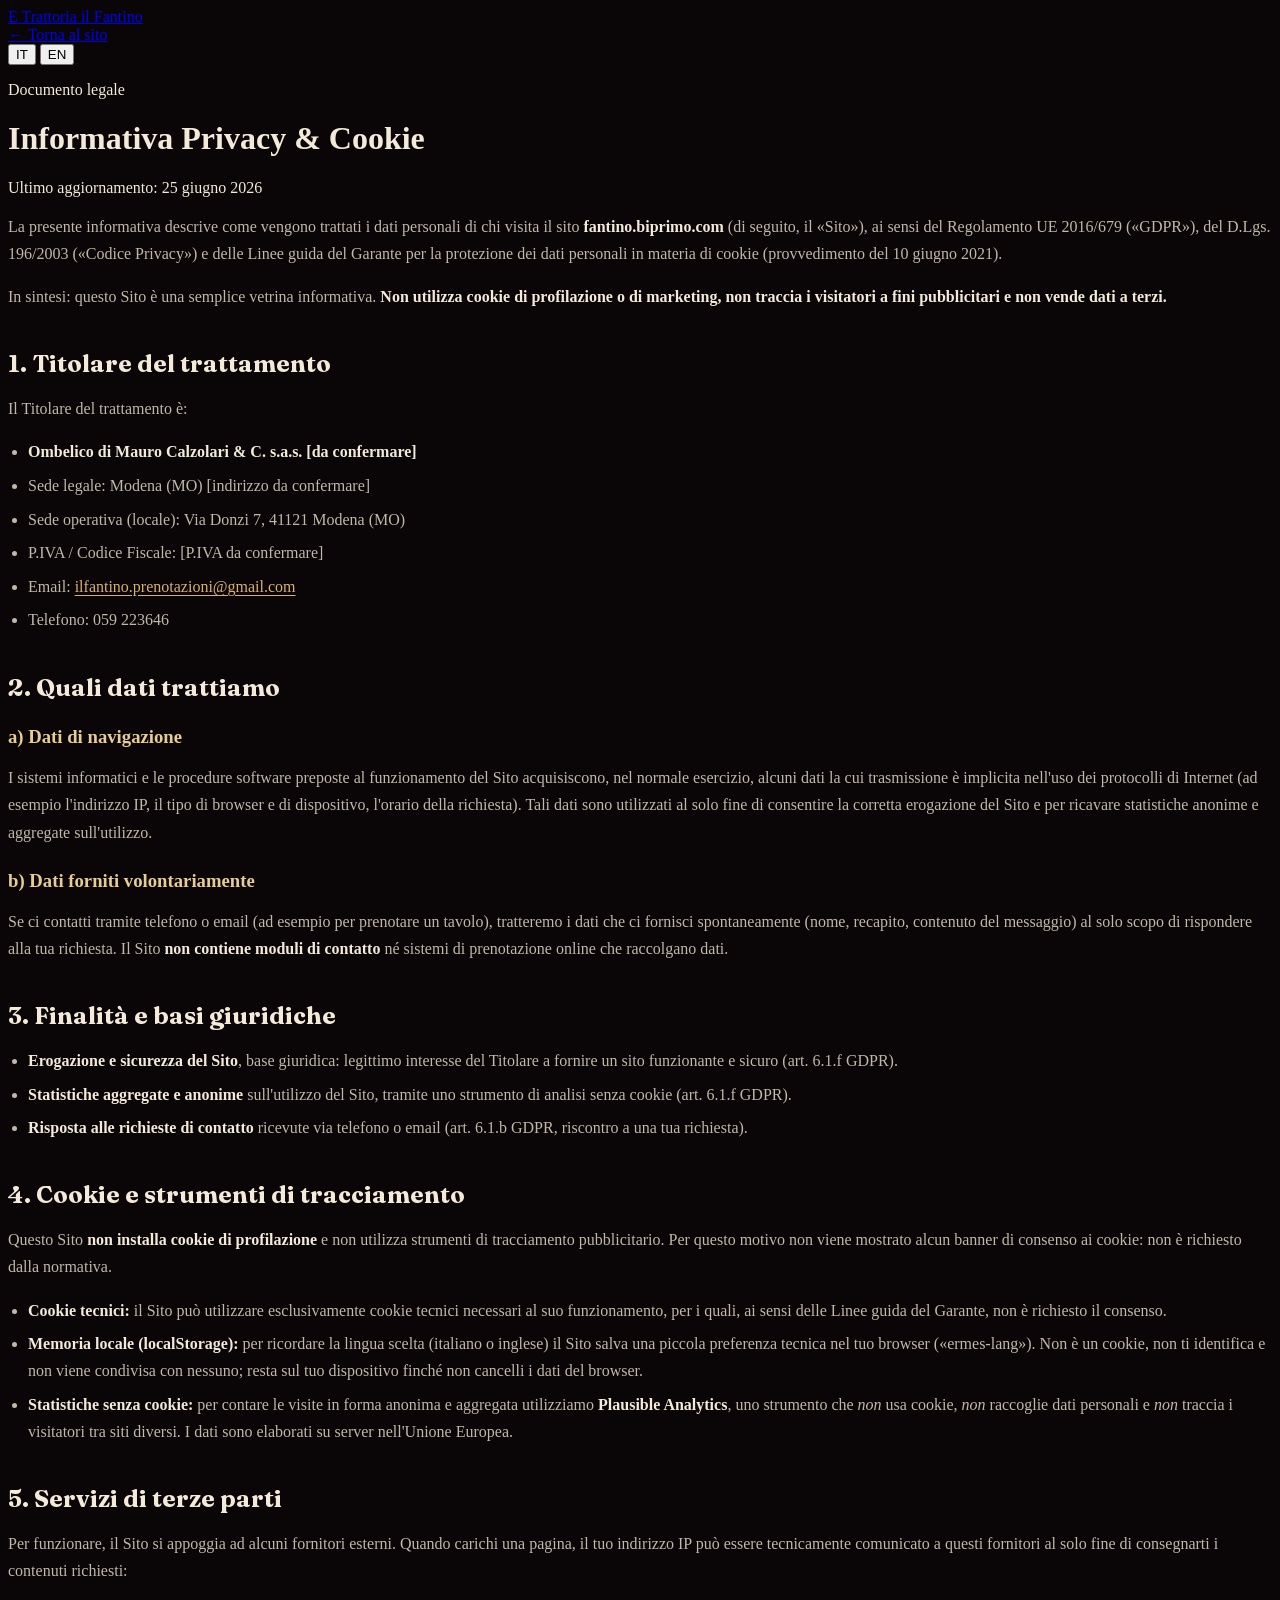
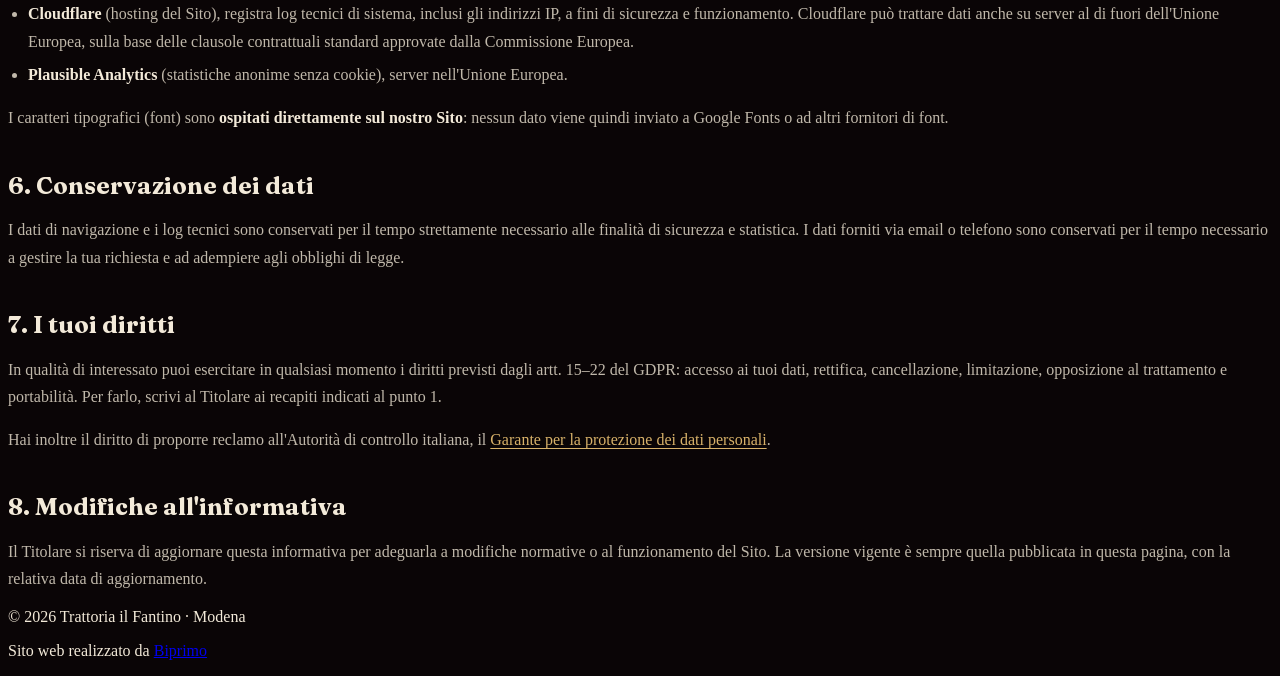
==== privacy.html @ f253a146 "Trattoria il Fantino demo: green-dark theme + full menu Basic Biprimo demo for Trattoria il Fantino " ====
<!DOCTYPE html>
<html lang="it" class="scroll-smooth">
<head>
<meta charset="UTF-8" />
<meta name="viewport" content="width=device-width, initial-scale=1.0" />
<title>Privacy &amp; Cookie · Trattoria il Fantino</title>
<meta name="description" content="Informativa sulla privacy e sui cookie della Trattoria il Fantino, Modena. Come trattiamo i dati di chi visita questo sito." />
<meta name="robots" content="index, follow" />
<meta name="theme-color" content="#0a0506" />
<link rel="canonical" href="https://fantino.biprimo.com/privacy.html" />

<link rel="icon" href="/favicon.svg" type="image/svg+xml" />
<link rel="apple-touch-icon" href="/apple-touch-icon.png" />
<link rel="manifest" href="/site.webmanifest" />

<!-- Self-hosted fonts (no request to Google → no visitor IP sent to third parties, GDPR-clean). -->
<link rel="preload" href="/fonts/fraunces-300-900-normal.woff2" as="font" type="font/woff2" crossorigin />
<link rel="preload" href="/fonts/hanken-grotesk-normal.woff2" as="font" type="font/woff2" crossorigin />

<style>
  @font-face{font-family:'Fraunces';font-style:normal;font-weight:300 900;font-display:swap;src:url('fonts/fraunces-300-900-normal.woff2') format('woff2');}
  @font-face{font-family:'Fraunces';font-style:italic;font-weight:300 900;font-display:swap;src:url('fonts/fraunces-300-900-italic.woff2') format('woff2');}
  @font-face{font-family:'Hanken Grotesk';font-style:normal;font-weight:300 800;font-display:swap;src:url('fonts/hanken-grotesk-normal.woff2') format('woff2');}

  html { -webkit-font-smoothing: antialiased; }
  body { background-color: #0A0506; color: #F3EAD9; overflow-x: clip; }

  .prose-legal h2 { font-family: 'Fraunces', Georgia, serif; color: #F3EAD9; font-size: 1.5rem; line-height: 1.2; margin-top: 2.5rem; margin-bottom: .75rem; }
  .prose-legal h3 { color: #E7CD93; font-weight: 600; margin-top: 1.5rem; margin-bottom: .4rem; }
  .prose-legal p, .prose-legal li { color: rgba(243,234,217,.78); line-height: 1.7; }
  .prose-legal p { margin-bottom: 1rem; }
  .prose-legal ul { list-style: disc; padding-left: 1.25rem; margin-bottom: 1rem; }
  .prose-legal li { margin-bottom: .4rem; }
  .prose-legal a { color: #D8B26A; text-decoration: underline; text-underline-offset: 3px; }
  .prose-legal a:hover { color: #E7CD93; }
  .prose-legal strong { color: #F3EAD9; font-weight: 600; }
</style>

<!-- Compiled Tailwind (self-hosted, no CDN). After <style> so utilities win, matching old CDN cascade. -->
<link rel="stylesheet" href="/tailwind.css" />
</head>

<body class="font-body">

<!-- Top bar -->
<header class="border-b border-line">
  <div class="mx-auto max-w-content px-5 md:px-8 h-20 flex items-center justify-between">
    <a href="/" class="flex items-center gap-3 group">
      <span aria-hidden="true" class="grid place-items-center h-10 w-10 rounded-full border border-gold/70 text-gold font-display italic text-lg">E</span>
      <span class="font-display text-xl tracking-tight text-cream group-hover:text-gold transition">Trattoria il Fantino</span>
    </a>
    <div class="flex items-center gap-4">
      <a href="/" class="text-sm text-cream/70 hover:text-gold transition" data-it="← Torna al sito" data-en="← Back to site">← Torna al sito</a>
      <div class="flex items-center rounded-full border border-line overflow-hidden text-xs">
        <button id="lang-it" class="px-3 py-1.5 font-semibold">IT</button>
        <button id="lang-en" class="px-3 py-1.5 font-semibold">EN</button>
      </div>
    </div>
  </div>
</header>

<main class="mx-auto max-w-3xl px-5 md:px-8 py-14 md:py-20">

  <p class="text-xs uppercase tracking-[.22em] text-gold/80 mb-3" data-it="Documento legale" data-en="Legal notice">Documento legale</p>
  <h1 class="font-display text-3xl md:text-4xl text-cream leading-tight" data-it="Informativa Privacy &amp; Cookie" data-en="Privacy &amp; Cookie Notice">Informativa Privacy &amp; Cookie</h1>
  <p class="mt-3 text-sm text-cream/55" data-it="Ultimo aggiornamento: 25 giugno 2026" data-en="Last updated: 25 giugno 2026">Ultimo aggiornamento: 25 giugno 2026</p>

  <!-- ====================== ITALIAN ====================== -->
  <div id="content-it" class="prose-legal mt-10">

    <p>La presente informativa descrive come vengono trattati i dati personali di chi visita il sito
    <strong>fantino.biprimo.com</strong> (di seguito, il «Sito»), ai sensi del
    Regolamento UE 2016/679 («GDPR»), del D.Lgs. 196/2003 («Codice Privacy») e delle Linee guida
    del Garante per la protezione dei dati personali in materia di cookie (provvedimento del 10 giugno 2021).</p>

    <p>In sintesi: questo Sito è una semplice vetrina informativa. <strong>Non utilizza cookie di
    profilazione o di marketing, non traccia i visitatori a fini pubblicitari e non vende dati a
    terzi.</strong></p>

    <h2>1. Titolare del trattamento</h2>
    <p>Il Titolare del trattamento è:</p>
    <ul>
      <li><strong>Ombelico di Mauro Calzolari & C. s.a.s. [da confermare]</strong></li>
      <li>Sede legale: Modena (MO) [indirizzo da confermare]</li>
      <li>Sede operativa (locale): Via Donzi 7, 41121 Modena (MO)</li>
      <li>P.IVA / Codice Fiscale: [P.IVA da confermare]</li>
      <li>Email: <a href="mailto:ilfantino.prenotazioni@gmail.com">ilfantino.prenotazioni@gmail.com</a></li>
      <li>Telefono: 059 223646</li>
    </ul>

    <h2>2. Quali dati trattiamo</h2>
    <h3>a) Dati di navigazione</h3>
    <p>I sistemi informatici e le procedure software preposte al funzionamento del Sito acquisiscono,
    nel normale esercizio, alcuni dati la cui trasmissione è implicita nell'uso dei protocolli di
    Internet (ad esempio l'indirizzo IP, il tipo di browser e di dispositivo, l'orario della
    richiesta). Tali dati sono utilizzati al solo fine di consentire la corretta erogazione del Sito
    e per ricavare statistiche anonime e aggregate sull'utilizzo.</p>

    <h3>b) Dati forniti volontariamente</h3>
    <p>Se ci contatti tramite telefono o email (ad esempio per prenotare un tavolo), tratteremo i
    dati che ci fornisci spontaneamente (nome, recapito, contenuto del messaggio) al solo scopo di
    rispondere alla tua richiesta. Il Sito <strong>non contiene moduli di contatto</strong> né
    sistemi di prenotazione online che raccolgano dati.</p>

    <h2>3. Finalità e basi giuridiche</h2>
    <ul>
      <li><strong>Erogazione e sicurezza del Sito</strong>, base giuridica: legittimo interesse del
      Titolare a fornire un sito funzionante e sicuro (art. 6.1.f GDPR).</li>
      <li><strong>Statistiche aggregate e anonime</strong> sull'utilizzo del Sito, tramite uno
      strumento di analisi senza cookie (art. 6.1.f GDPR).</li>
      <li><strong>Risposta alle richieste di contatto</strong> ricevute via telefono o email
      (art. 6.1.b GDPR, riscontro a una tua richiesta).</li>
    </ul>

    <h2>4. Cookie e strumenti di tracciamento</h2>
    <p>Questo Sito <strong>non installa cookie di profilazione</strong> e non utilizza strumenti di
    tracciamento pubblicitario. Per questo motivo non viene mostrato alcun banner di consenso ai
    cookie: non è richiesto dalla normativa.</p>
    <ul>
      <li><strong>Cookie tecnici:</strong> il Sito può utilizzare esclusivamente cookie tecnici
      necessari al suo funzionamento, per i quali, ai sensi delle Linee guida del Garante, non è
      richiesto il consenso.</li>
      <li><strong>Memoria locale (localStorage):</strong> per ricordare la lingua scelta (italiano o
      inglese) il Sito salva una piccola preferenza tecnica nel tuo browser («ermes-lang»). Non è un
      cookie, non ti identifica e non viene condivisa con nessuno; resta sul tuo dispositivo finché
      non cancelli i dati del browser.</li>
      <li><strong>Statistiche senza cookie:</strong> per contare le visite in forma anonima e
      aggregata utilizziamo <strong>Plausible Analytics</strong>, uno strumento che <em>non</em>
      usa cookie, <em>non</em> raccoglie dati personali e <em>non</em> traccia i visitatori tra siti
      diversi. I dati sono elaborati su server nell'Unione Europea.</li>
    </ul>

    <h2>5. Servizi di terze parti</h2>
    <p>Per funzionare, il Sito si appoggia ad alcuni fornitori esterni. Quando carichi una pagina,
    il tuo indirizzo IP può essere tecnicamente comunicato a questi fornitori al solo fine di
    consegnarti i contenuti richiesti:</p>
    <ul>
      <li><strong>Cloudflare</strong> (hosting del Sito), registra log tecnici di sistema, inclusi gli
      indirizzi IP, a fini di sicurezza e funzionamento. Cloudflare può trattare dati anche su server
      al di fuori dell'Unione Europea, sulla base delle clausole contrattuali standard approvate dalla
      Commissione Europea.</li>
      <li><strong>Plausible Analytics</strong> (statistiche anonime senza cookie), server
      nell'Unione Europea.</li>
      <!-- INCLUDI questa voce SOLO se il Sito incorpora una mappa (la mappa è opzionale, non di default):
      <li><strong>OpenStreetMap</strong>, la mappa nella sezione «Dove siamo» è fornita dalla
      OpenStreetMap Foundation; al caricamento della mappa il tuo IP è comunicato a tale servizio per
      mostrare le tessere cartografiche.</li>
      -->
    </ul>
    <p>I caratteri tipografici (font) sono <strong>ospitati direttamente sul nostro Sito</strong>:
    nessun dato viene quindi inviato a Google Fonts o ad altri fornitori di font.</p>

    <h2>6. Conservazione dei dati</h2>
    <p>I dati di navigazione e i log tecnici sono conservati per il tempo strettamente necessario
    alle finalità di sicurezza e statistica. I dati forniti via email o telefono sono conservati per
    il tempo necessario a gestire la tua richiesta e ad adempiere agli obblighi di legge.</p>

    <h2>7. I tuoi diritti</h2>
    <p>In qualità di interessato puoi esercitare in qualsiasi momento i diritti previsti dagli
    artt. 15–22 del GDPR: accesso ai tuoi dati, rettifica, cancellazione, limitazione, opposizione
    al trattamento e portabilità. Per farlo, scrivi al Titolare ai recapiti indicati al punto 1.</p>
    <p>Hai inoltre il diritto di proporre reclamo all'Autorità di controllo italiana, il
    <a href="https://www.garanteprivacy.it" target="_blank" rel="noopener">Garante per la protezione
    dei dati personali</a>.</p>

    <h2>8. Modifiche all'informativa</h2>
    <p>Il Titolare si riserva di aggiornare questa informativa per adeguarla a modifiche normative o
    al funzionamento del Sito. La versione vigente è sempre quella pubblicata in questa pagina, con
    la relativa data di aggiornamento.</p>

  </div>

  <!-- ====================== ENGLISH ====================== -->
  <div id="content-en" class="prose-legal mt-10" hidden>

    <p>This notice explains how the personal data of visitors to the website
    <strong>fantino.biprimo.com</strong> (the "Site") is processed, in accordance with
    EU Regulation 2016/679 ("GDPR"), Italian Legislative Decree 196/2003 ("Privacy Code") and the
    guidelines of the Italian Data Protection Authority (Garante) on cookies (decision of 10 June 2021).</p>

    <p>In short: this Site is a simple informational showcase. <strong>It uses no profiling or
    marketing cookies, does not track visitors for advertising, and does not sell data to third
    parties.</strong></p>

    <h2>1. Data controller</h2>
    <p>The data controller is:</p>
    <ul>
      <li><strong>Ombelico di Mauro Calzolari & C. s.a.s. [da confermare]</strong></li>
      <li>Registered office: Modena (MO) [indirizzo da confermare]</li>
      <li>Premises: Via Donzi 7, 41121 Modena (MO)</li>
      <li>VAT / Tax code: [P.IVA da confermare]</li>
      <li>Email: <a href="mailto:ilfantino.prenotazioni@gmail.com">ilfantino.prenotazioni@gmail.com</a></li>
      <li>Phone: 059 223646</li>
    </ul>

    <h2>2. What data we process</h2>
    <h3>a) Browsing data</h3>
    <p>The computer systems running the Site automatically collect, during normal operation, certain
    data whose transmission is inherent in the use of Internet protocols (such as your IP address,
    browser and device type, and the time of the request). This data is used solely to deliver the
    Site correctly and to produce anonymous, aggregate usage statistics.</p>

    <h3>b) Data you provide voluntarily</h3>
    <p>If you contact us by phone or email (for example to book a table), we will process the data you
    voluntarily provide (name, contact details, message content) only to respond to your request. The
    Site <strong>contains no contact forms</strong> or online booking systems that collect data.</p>

    <h2>3. Purposes and legal bases</h2>
    <ul>
      <li><strong>Delivering and securing the Site</strong>, legal basis: the controller's legitimate
      interest in providing a working, secure site (Art. 6.1.f GDPR).</li>
      <li><strong>Anonymous, aggregate statistics</strong> on Site usage, via a cookieless analytics
      tool (Art. 6.1.f GDPR).</li>
      <li><strong>Responding to enquiries</strong> received by phone or email (Art. 6.1.b GDPR).</li>
    </ul>

    <h2>4. Cookies and tracking tools</h2>
    <p>This Site <strong>installs no profiling cookies</strong> and uses no advertising trackers. For
    this reason no cookie consent banner is shown: none is required by law.</p>
    <ul>
      <li><strong>Technical cookies:</strong> the Site may use only technical cookies strictly
      necessary for its operation, for which, under the Garante's guidelines, no consent is required.</li>
      <li><strong>Local storage:</strong> to remember your chosen language (Italian or English) the
      Site saves a small technical preference in your browser ("ermes-lang"). It is not a cookie, does
      not identify you and is not shared with anyone; it stays on your device until you clear your
      browser data.</li>
      <li><strong>Cookieless statistics:</strong> to count visits anonymously and in aggregate we use
      <strong>Plausible Analytics</strong>, a tool that does <em>not</em> use cookies, does <em>not</em>
      collect personal data and does <em>not</em> track visitors across sites. Data is processed on
      servers within the European Union.</li>
    </ul>

    <h2>5. Third-party services</h2>
    <p>To operate, the Site relies on a few external providers. When you load a page, your IP address
    may technically be communicated to these providers solely to deliver the requested content:</p>
    <ul>
      <li><strong>Cloudflare</strong> (Site hosting), records technical system logs, including IP
      addresses, for security and operation. Cloudflare may process data on servers outside the
      European Union, under the Standard Contractual Clauses approved by the European Commission.</li>
      <li><strong>Plausible Analytics</strong> (anonymous cookieless statistics), servers in the
      European Union.</li>
      <!-- INCLUDE this item ONLY if the Site embeds a map (the map is optional, not default):
      <li><strong>OpenStreetMap</strong>, the map in the "Visit us" section is provided by the
      OpenStreetMap Foundation; when the map loads, your IP is communicated to that service to display
      the map tiles.</li>
      -->
    </ul>
    <p>The fonts are <strong>hosted directly on our Site</strong>: no data is therefore sent to Google
    Fonts or other font providers.</p>

    <h2>6. Data retention</h2>
    <p>Browsing data and technical logs are kept only for as long as strictly necessary for security
    and statistical purposes. Data provided by email or phone is kept for as long as needed to handle
    your request and to comply with legal obligations.</p>

    <h2>7. Your rights</h2>
    <p>As a data subject you may exercise at any time the rights set out in Arts. 15–22 GDPR: access to
    your data, rectification, erasure, restriction, objection to processing and portability. To do so,
    write to the controller at the contacts in section 1.</p>
    <p>You also have the right to lodge a complaint with the Italian supervisory authority, the
    <a href="https://www.garanteprivacy.it" target="_blank" rel="noopener">Garante per la protezione
    dei dati personali</a>.</p>

    <h2>8. Changes to this notice</h2>
    <p>The controller may update this notice to reflect changes in the law or in how the Site works.
    The version in force is always the one published on this page, with its update date.</p>

  </div>


</main>

<footer class="border-t border-line">
  <div class="mx-auto max-w-content px-5 md:px-8 py-8 text-center text-xs tracking-wide text-cream/45">
    <p>© <span id="year"></span> Trattoria il Fantino · Modena</p>
    <p class="mt-2">
      <span data-it="Sito web realizzato da" data-en="Website by">Sito web realizzato da</span>
      <a href="https://www.biprimo.com" target="_blank" rel="noopener" class="font-semibold text-gold/85 hover:text-gold underline underline-offset-2">Biprimo</a>
    </p>
  </div>
</footer>

<script>
  (function(){
    var btnIt = document.getElementById('lang-it'), btnEn = document.getElementById('lang-en');
    var cIt = document.getElementById('content-it'), cEn = document.getElementById('content-en');
    function paint(lg){
      [btnIt, btnEn].forEach(function(b){ b.classList.remove('bg-gold','text-ink'); b.classList.add('text-cream'); });
      var on = lg === 'it' ? btnIt : btnEn; on.classList.add('bg-gold','text-ink'); on.classList.remove('text-cream');
    }
    function setLang(lg){
      document.documentElement.lang = lg;
      document.querySelectorAll('[data-' + lg + ']').forEach(function(el){
        var v = el.getAttribute('data-' + lg); if (v !== null) el.innerHTML = v;
      });
      cIt.hidden = (lg !== 'it'); cEn.hidden = (lg !== 'en');
      try { localStorage.setItem('ermes-lang', lg); } catch(e){}
      paint(lg);
    }
    btnIt.addEventListener('click', function(){ setLang('it'); });
    btnEn.addEventListener('click', function(){ setLang('en'); });
    var saved = 'it'; try { saved = localStorage.getItem('ermes-lang') || 'it'; } catch(e){}
    setLang(saved);
    document.getElementById('year').textContent = new Date().getFullYear();
  })();
</script>

</body>
</html>
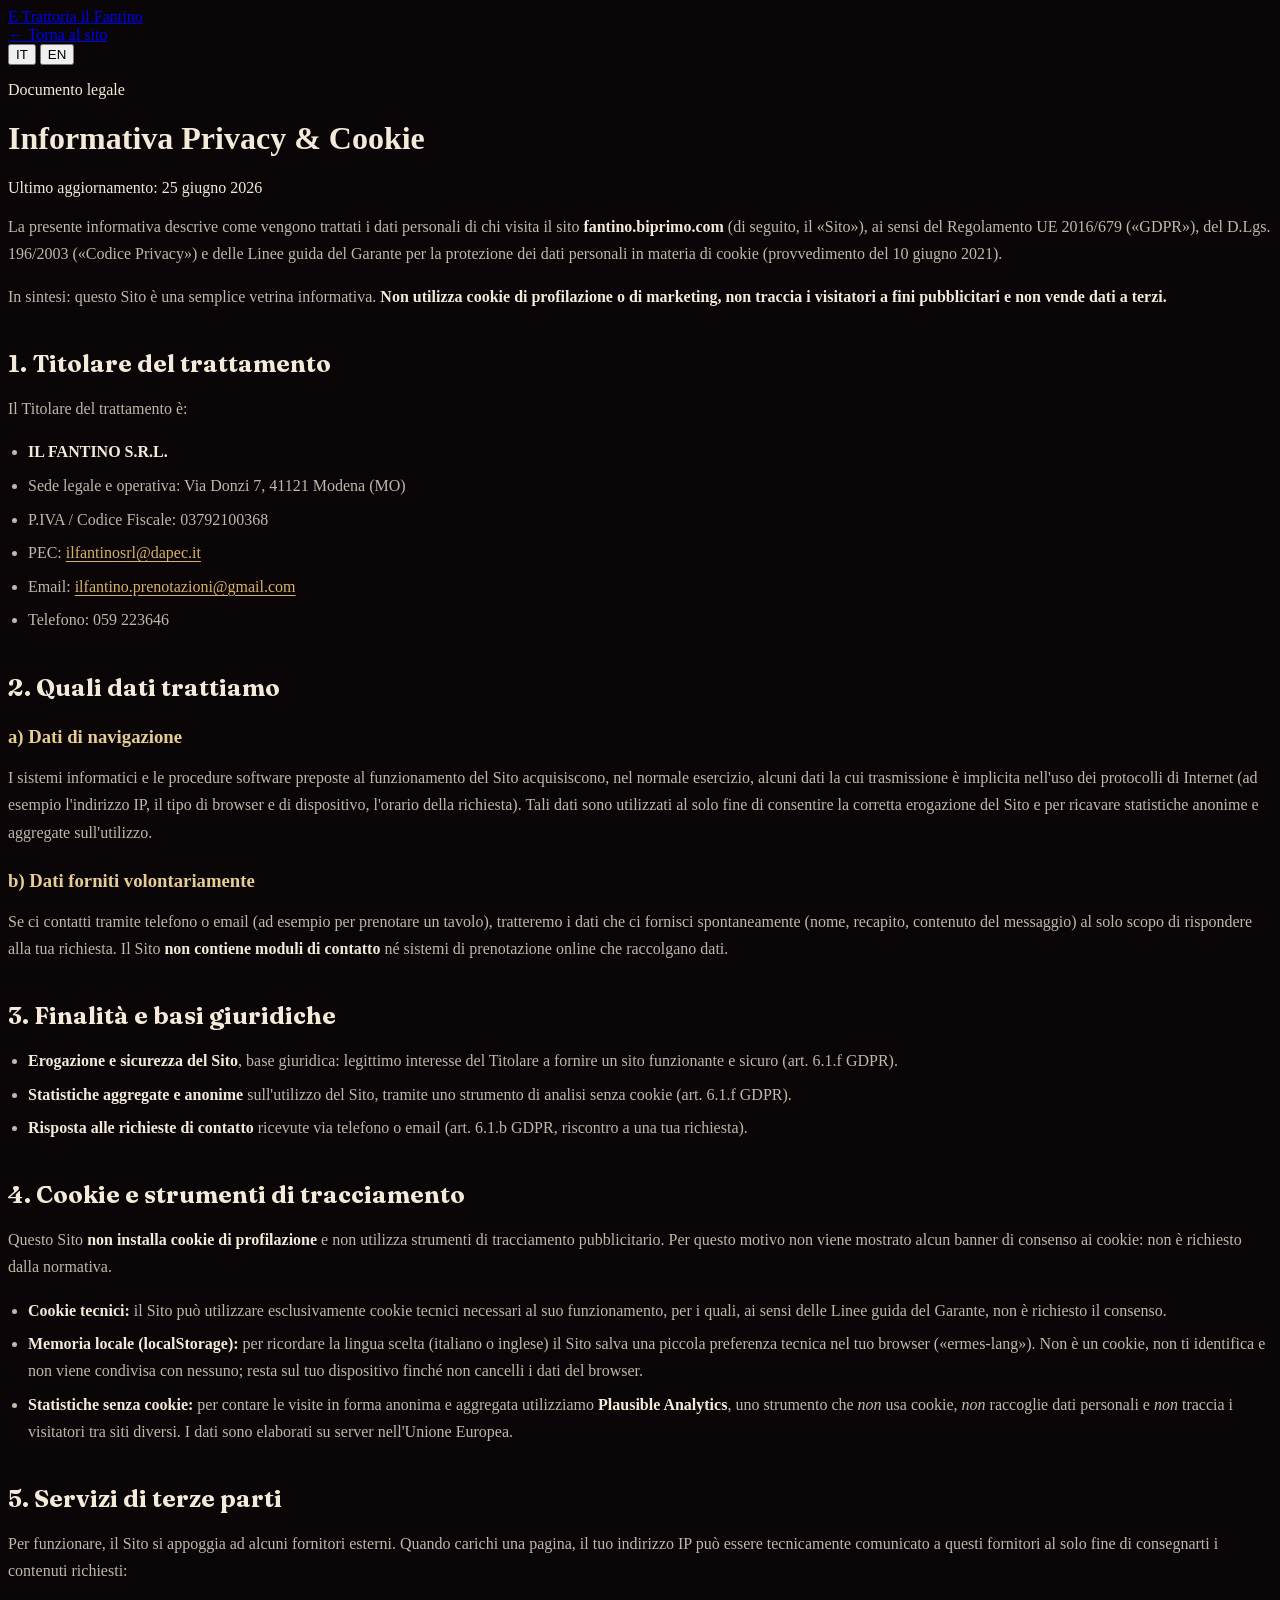
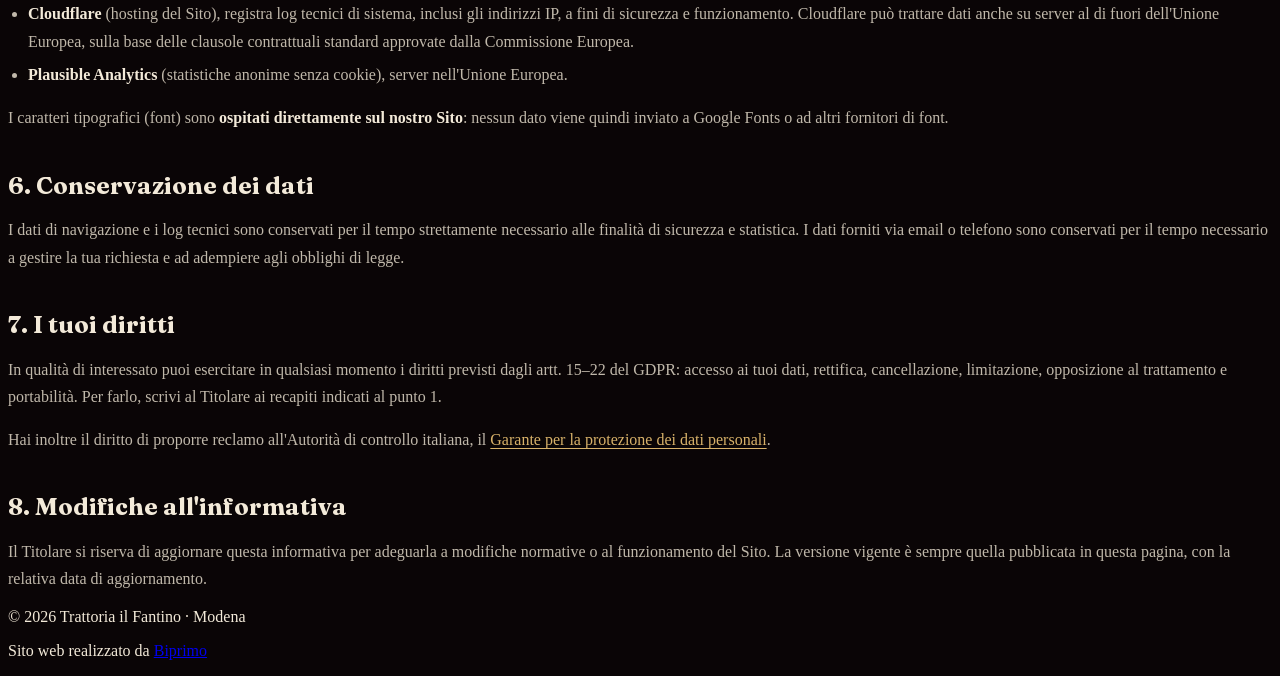
==== commit 12a2af1c: "privacy: real legal entity (IL FANTINO S.R.L.) Replace placeholder data-controller with the official" ====
--- a/privacy.html
+++ b/privacy.html
@@ -80,10 +80,10 @@
     <h2>1. Titolare del trattamento</h2>
     <p>Il Titolare del trattamento è:</p>
     <ul>
-      <li><strong>Ombelico di Mauro Calzolari & C. s.a.s. [da confermare]</strong></li>
-      <li>Sede legale: Modena (MO) [indirizzo da confermare]</li>
-      <li>Sede operativa (locale): Via Donzi 7, 41121 Modena (MO)</li>
-      <li>P.IVA / Codice Fiscale: [P.IVA da confermare]</li>
+      <li><strong>IL FANTINO S.R.L.</strong></li>
+      <li>Sede legale e operativa: Via Donzi 7, 41121 Modena (MO)</li>
+      <li>P.IVA / Codice Fiscale: 03792100368</li>
+      <li>PEC: <a href="mailto:ilfantinosrl@dapec.it">ilfantinosrl@dapec.it</a></li>
       <li>Email: <a href="mailto:ilfantino.prenotazioni@gmail.com">ilfantino.prenotazioni@gmail.com</a></li>
       <li>Telefono: 059 223646</li>
     </ul>
@@ -185,10 +185,10 @@
     <h2>1. Data controller</h2>
     <p>The data controller is:</p>
     <ul>
-      <li><strong>Ombelico di Mauro Calzolari & C. s.a.s. [da confermare]</strong></li>
-      <li>Registered office: Modena (MO) [indirizzo da confermare]</li>
-      <li>Premises: Via Donzi 7, 41121 Modena (MO)</li>
-      <li>VAT / Tax code: [P.IVA da confermare]</li>
+      <li><strong>IL FANTINO S.R.L.</strong></li>
+      <li>Registered and operating office: Via Donzi 7, 41121 Modena (MO)</li>
+      <li>VAT / Tax code: 03792100368</li>
+      <li>PEC (certified email): <a href="mailto:ilfantinosrl@dapec.it">ilfantinosrl@dapec.it</a></li>
       <li>Email: <a href="mailto:ilfantino.prenotazioni@gmail.com">ilfantino.prenotazioni@gmail.com</a></li>
       <li>Phone: 059 223646</li>
     </ul>
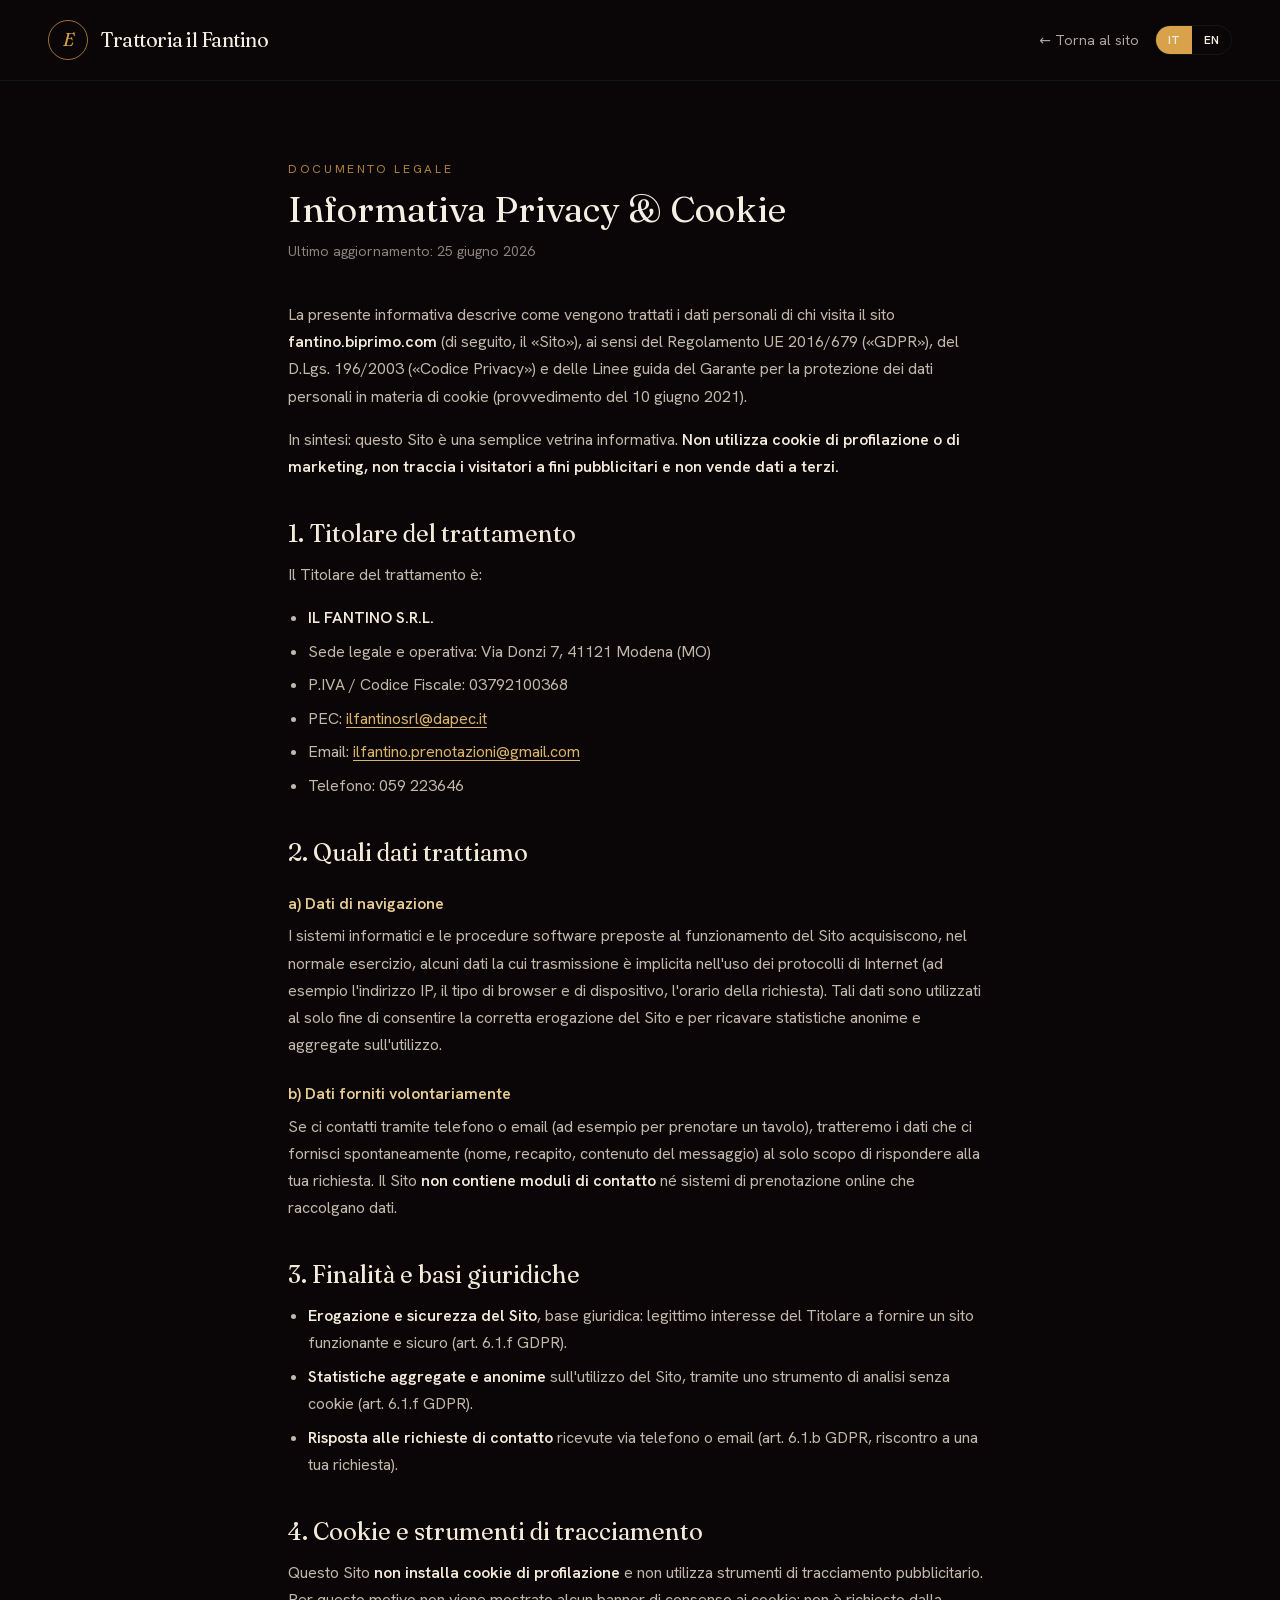
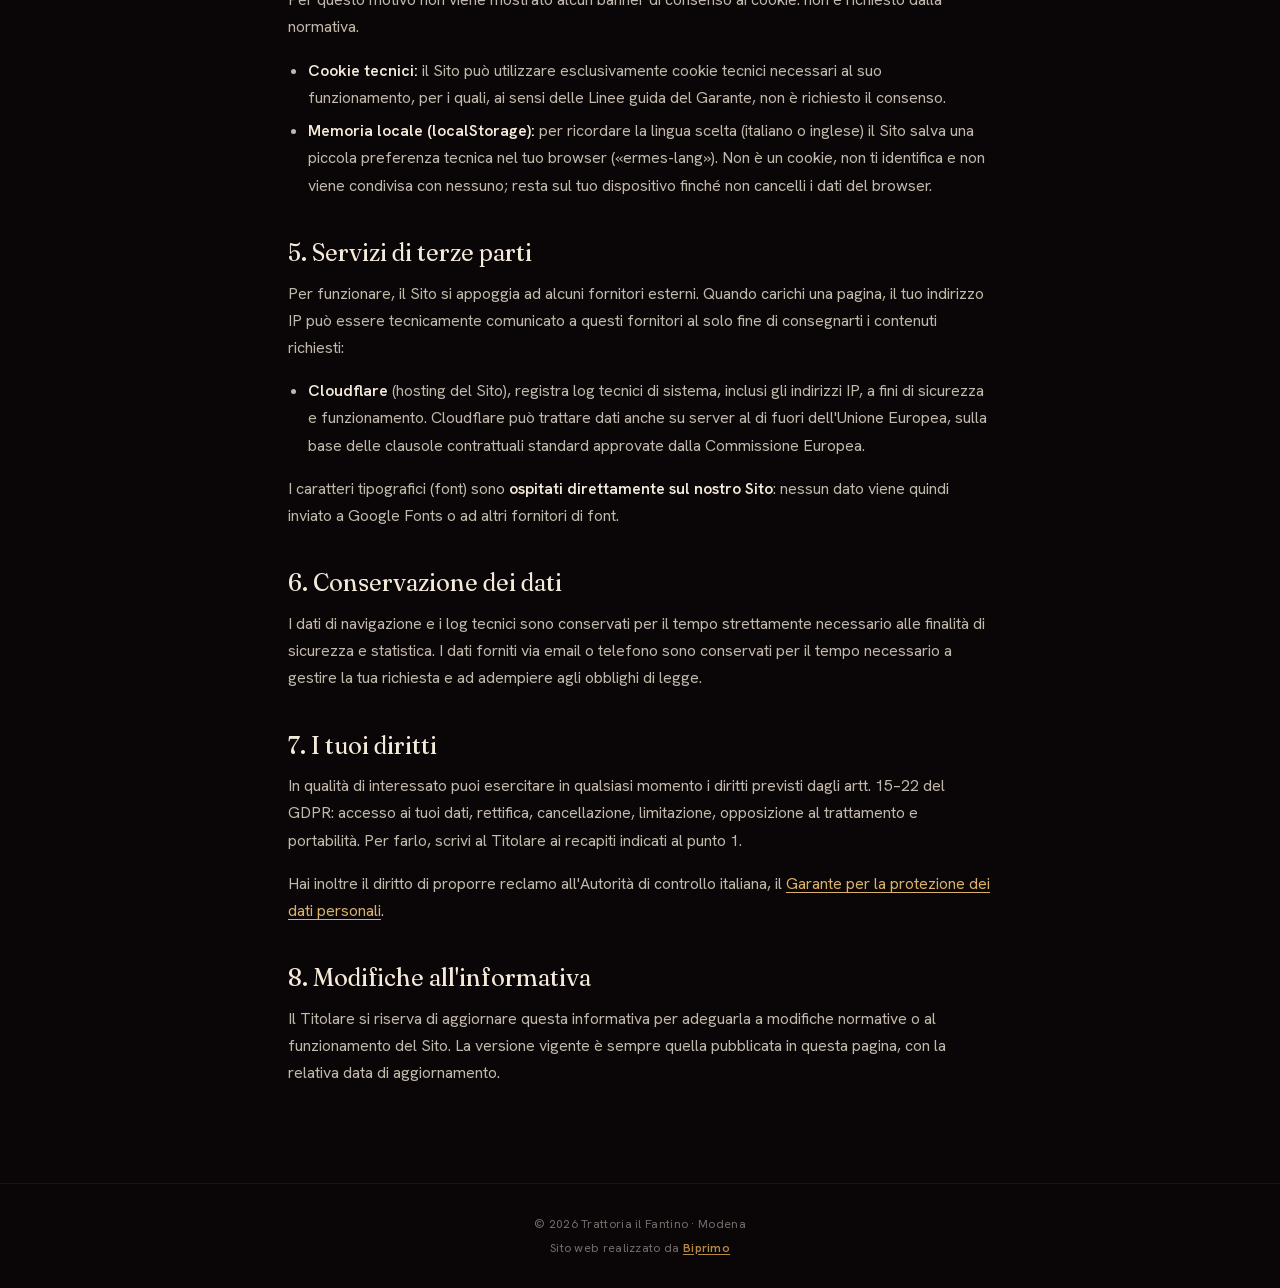
==== commit b9790e08: "Self-host Tailwind (remove CDN); remove Plausible; backport pre-delivery fixes: focus-visible, hasMe" ====
--- a/privacy.html
+++ b/privacy.html
@@ -124,10 +124,6 @@
       inglese) il Sito salva una piccola preferenza tecnica nel tuo browser («ermes-lang»). Non è un
       cookie, non ti identifica e non viene condivisa con nessuno; resta sul tuo dispositivo finché
       non cancelli i dati del browser.</li>
-      <li><strong>Statistiche senza cookie:</strong> per contare le visite in forma anonima e
-      aggregata utilizziamo <strong>Plausible Analytics</strong>, uno strumento che <em>non</em>
-      usa cookie, <em>non</em> raccoglie dati personali e <em>non</em> traccia i visitatori tra siti
-      diversi. I dati sono elaborati su server nell'Unione Europea.</li>
     </ul>
 
     <h2>5. Servizi di terze parti</h2>
@@ -139,8 +135,6 @@
       indirizzi IP, a fini di sicurezza e funzionamento. Cloudflare può trattare dati anche su server
       al di fuori dell'Unione Europea, sulla base delle clausole contrattuali standard approvate dalla
       Commissione Europea.</li>
-      <li><strong>Plausible Analytics</strong> (statistiche anonime senza cookie), server
-      nell'Unione Europea.</li>
       <!-- INCLUDI questa voce SOLO se il Sito incorpora una mappa (la mappa è opzionale, non di default):
       <li><strong>OpenStreetMap</strong>, la mappa nella sezione «Dove siamo» è fornita dalla
       OpenStreetMap Foundation; al caricamento della mappa il tuo IP è comunicato a tale servizio per
@@ -224,10 +218,6 @@
       Site saves a small technical preference in your browser ("ermes-lang"). It is not a cookie, does
       not identify you and is not shared with anyone; it stays on your device until you clear your
       browser data.</li>
-      <li><strong>Cookieless statistics:</strong> to count visits anonymously and in aggregate we use
-      <strong>Plausible Analytics</strong>, a tool that does <em>not</em> use cookies, does <em>not</em>
-      collect personal data and does <em>not</em> track visitors across sites. Data is processed on
-      servers within the European Union.</li>
     </ul>
 
     <h2>5. Third-party services</h2>
@@ -237,8 +227,6 @@
       <li><strong>Cloudflare</strong> (Site hosting), records technical system logs, including IP
       addresses, for security and operation. Cloudflare may process data on servers outside the
       European Union, under the Standard Contractual Clauses approved by the European Commission.</li>
-      <li><strong>Plausible Analytics</strong> (anonymous cookieless statistics), servers in the
-      European Union.</li>
       <!-- INCLUDE this item ONLY if the Site embeds a map (the map is optional, not default):
       <li><strong>OpenStreetMap</strong>, the map in the "Visit us" section is provided by the
       OpenStreetMap Foundation; when the map loads, your IP is communicated to that service to display
